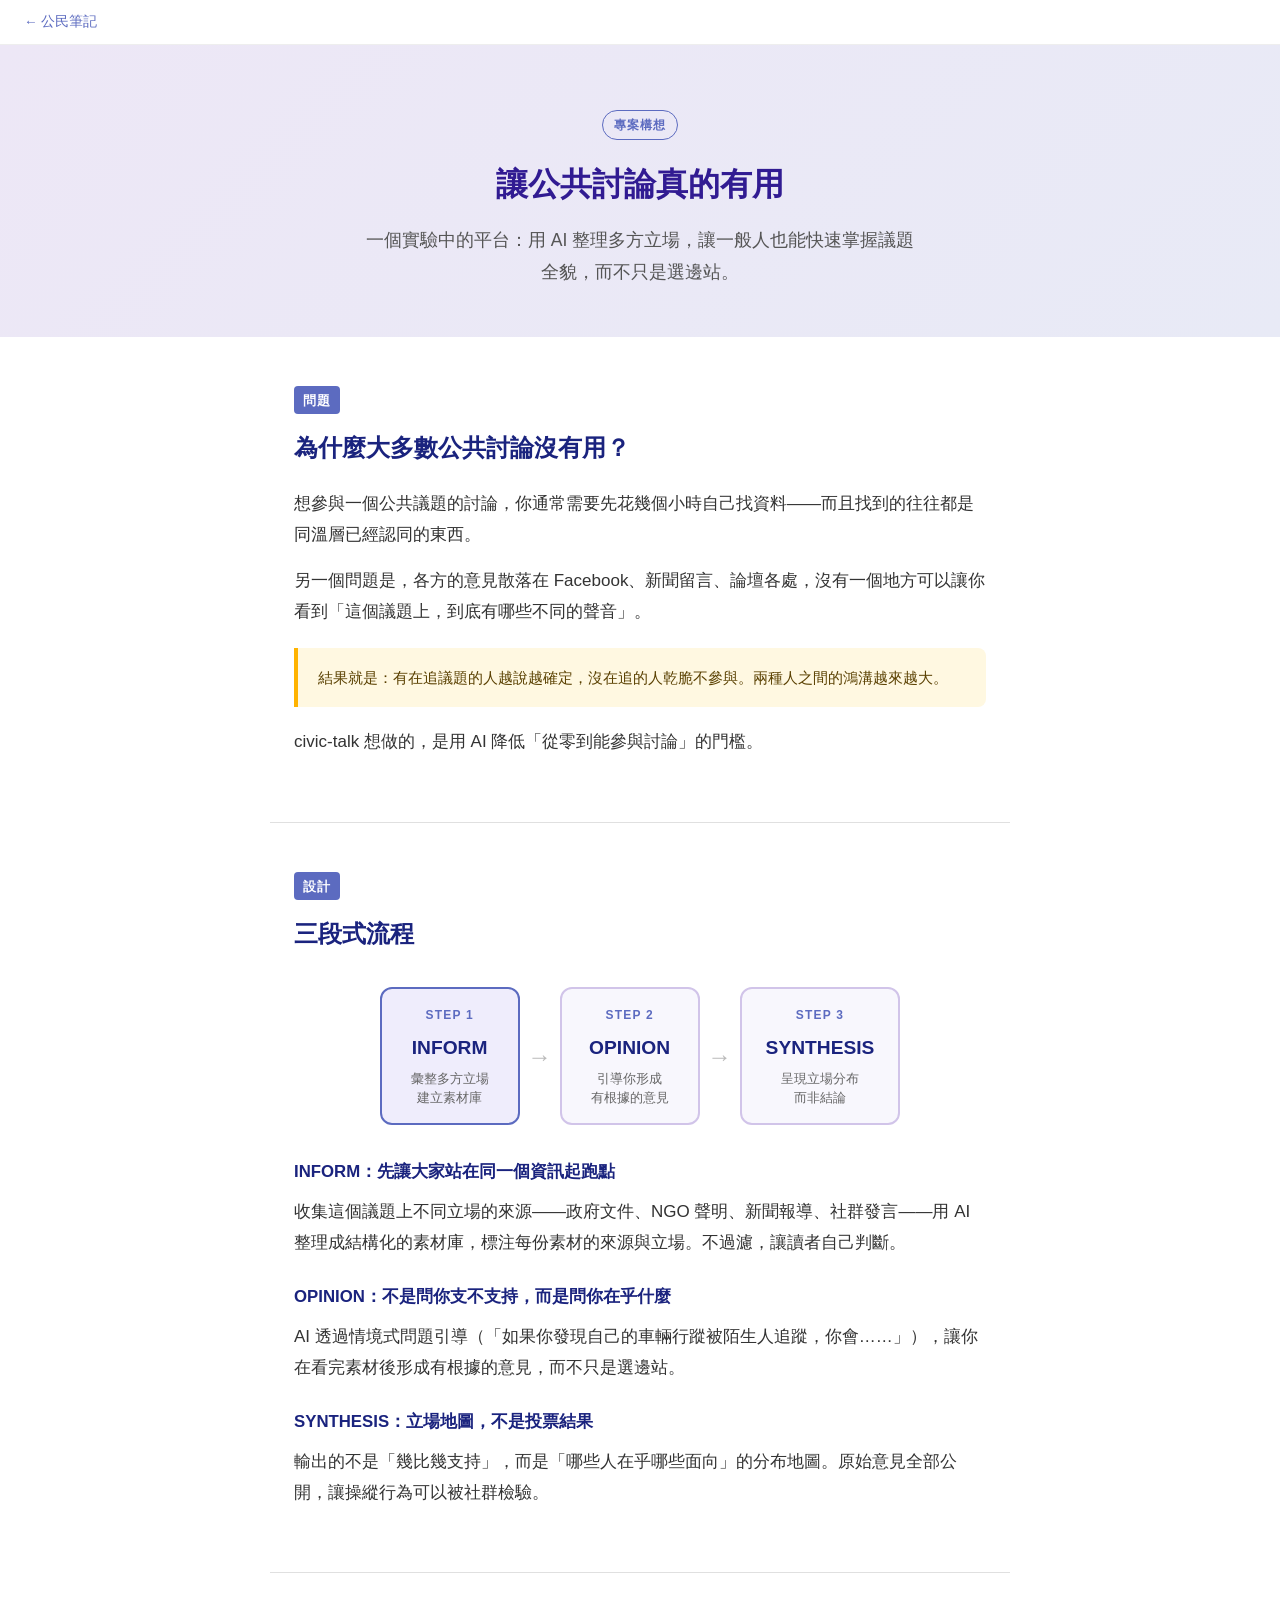
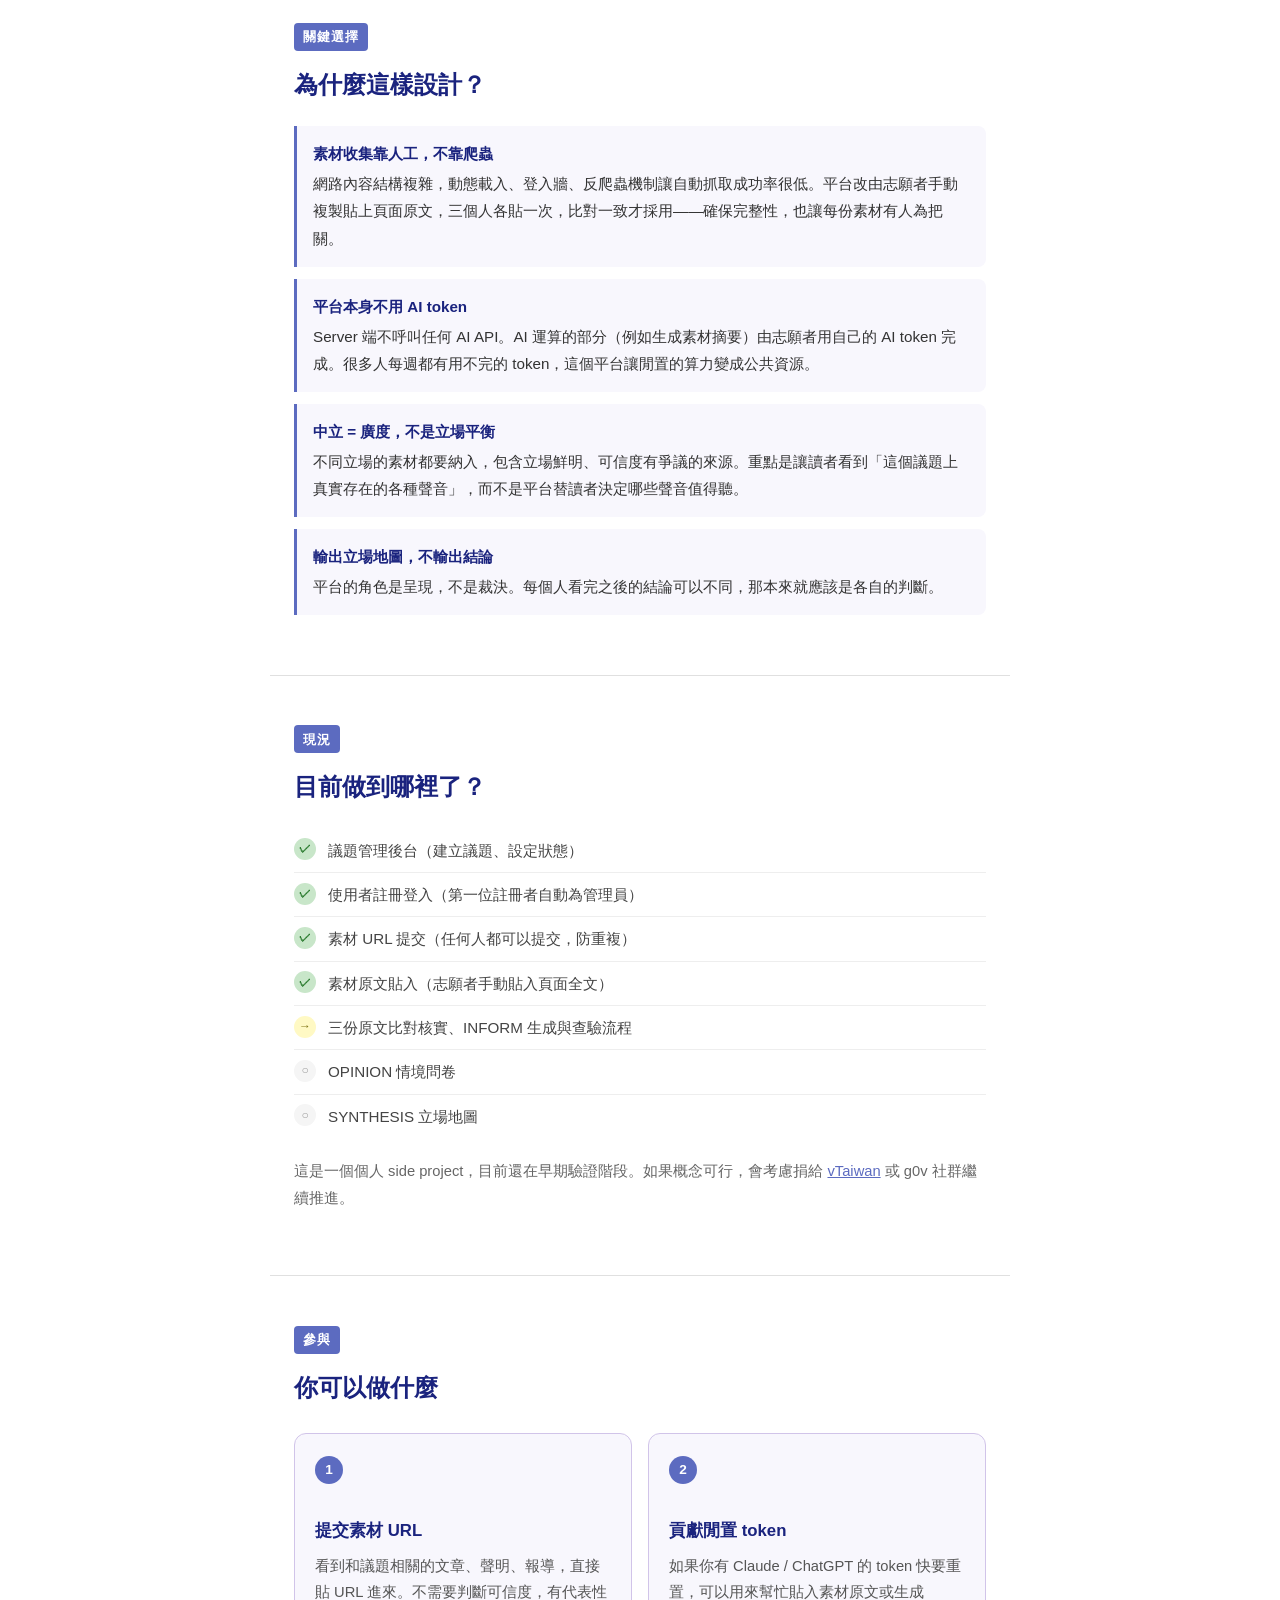
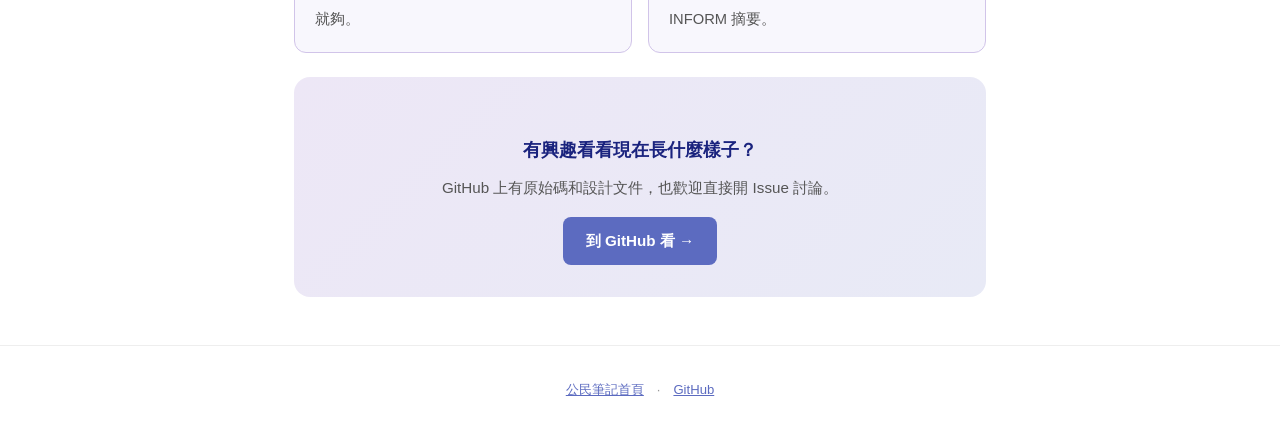
==== civic-talk/index.html @ 64474da1 "Add civic-talk one-pager Introduces the deliberation platform concept: three-stage INFORM → OPINION " ====
<!DOCTYPE html>
<html lang="zh-TW">
<head>
<meta charset="UTF-8">
<meta name="viewport" content="width=device-width, initial-scale=1.0">
<title>civic-talk：用 AI 降低審議民主的成本</title>
<meta name="description" content="一個實驗中的公民審議平台：讓一般人也能在 15 分鐘內真正參與公共議題討論，而不只是選邊站。">
<link rel="stylesheet" href="../style.css">
<style>
  :root {
    --color-primary: #5c6bc0;
    --color-primary-dark: #3949ab;
    --color-heading: #1a237e;
    --color-hero-from: #ede7f6;
    --color-hero-to: #e8eaf6;
    --color-hero-title: #311b92;
    --color-card-bg: #f8f7fd;
    --color-card-border: #d1c4e9;
    --color-prompt-bg: #f5f5f5;
    --color-highlight-bg: #fff8e1;
    --color-highlight-border: #ffb300;
    --color-highlight-text: #5a4000;
  }

  .flow-diagram {
    display: flex;
    align-items: center;
    justify-content: center;
    gap: 0;
    margin: 2rem 0;
    flex-wrap: wrap;
  }
  .flow-step {
    background: var(--color-card-bg);
    border: 2px solid var(--color-card-border);
    border-radius: 12px;
    padding: 1rem 1.5rem;
    text-align: center;
    min-width: 140px;
  }
  .flow-step .step-num {
    font-size: 0.75rem;
    font-weight: 700;
    letter-spacing: 0.1em;
    color: var(--color-primary);
    margin-bottom: 0.25rem;
  }
  .flow-step .step-name {
    font-size: 1.2rem;
    font-weight: 800;
    color: var(--color-heading);
  }
  .flow-step .step-desc {
    font-size: 0.82rem;
    color: #666;
    margin-top: 0.3rem;
    line-height: 1.4;
  }
  .flow-arrow {
    font-size: 1.5rem;
    color: #bbb;
    padding: 0 0.5rem;
  }
  .step-highlight {
    border-color: var(--color-primary);
    background: #efedfc;
  }

  .principle-list {
    list-style: none;
    margin-top: 1rem;
  }
  .principle-list li {
    padding: 0.9rem 1rem;
    border-left: 3px solid var(--color-primary);
    margin-bottom: 0.75rem;
    background: var(--color-card-bg);
    border-radius: 0 8px 8px 0;
    font-size: 0.95rem;
    color: #333;
  }
  .principle-list li strong {
    color: var(--color-heading);
    display: block;
    margin-bottom: 0.15rem;
  }

  .status-list {
    list-style: none;
    margin-top: 1rem;
  }
  .status-list li {
    padding: 0.5rem 0;
    display: flex;
    align-items: flex-start;
    gap: 0.75rem;
    font-size: 0.95rem;
    color: #444;
    border-bottom: 1px solid #eee;
  }
  .status-list li:last-child { border-bottom: none; }
  .status-icon {
    flex-shrink: 0;
    width: 22px;
    height: 22px;
    border-radius: 50%;
    display: flex;
    align-items: center;
    justify-content: center;
    font-size: 0.75rem;
    font-weight: 700;
    margin-top: 0.1rem;
  }
  .done { background: #c8e6c9; color: #2e7d32; }
  .next { background: #fff9c4; color: #827717; }
  .todo { background: #f5f5f5; color: #999; }

  .cta-box {
    background: linear-gradient(135deg, #ede7f6 0%, #e8eaf6 100%);
    border-radius: 16px;
    padding: 2rem;
    text-align: center;
    margin-top: 1.5rem;
  }
  .cta-box h3 {
    font-size: 1.15rem;
    font-weight: 700;
    color: var(--color-heading);
    margin-bottom: 0.5rem;
  }
  .cta-box p {
    font-size: 0.95rem;
    color: #555;
    margin-bottom: 1rem;
  }
  .btn-primary {
    display: inline-block;
    background: var(--color-primary);
    color: #fff;
    text-decoration: none;
    padding: 0.65em 1.5em;
    border-radius: 8px;
    font-weight: 700;
    font-size: 0.95rem;
    transition: background 0.2s;
  }
  .btn-primary:hover { background: var(--color-primary-dark); }

  @media (max-width: 600px) {
    .flow-diagram { flex-direction: column; }
    .flow-arrow { transform: rotate(90deg); }
  }
</style>
</head>
<body>

<nav class="site-nav">
  <a href="../">← 公民筆記</a>
</nav>

<div class="hero">
  <span class="topic-label">專案構想</span>
  <h1>讓公共討論真的有用</h1>
  <p class="subtitle">一個實驗中的平台：用 AI 整理多方立場，讓一般人也能快速掌握議題全貌，而不只是選邊站。</p>
</div>

<section>
  <span class="section-label">問題</span>
  <h2>為什麼大多數公共討論沒有用？</h2>

  <p>想參與一個公共議題的討論，你通常需要先花幾個小時自己找資料——而且找到的往往都是同溫層已經認同的東西。</p>

  <p>另一個問題是，各方的意見散落在 Facebook、新聞留言、論壇各處，沒有一個地方可以讓你看到「這個議題上，到底有哪些不同的聲音」。</p>

  <div class="highlight-box">
    結果就是：有在追議題的人越說越確定，沒在追的人乾脆不參與。兩種人之間的鴻溝越來越大。
  </div>

  <p>civic-talk 想做的，是用 AI 降低「從零到能參與討論」的門檻。</p>
</section>

<hr class="divider">

<section>
  <span class="section-label">設計</span>
  <h2>三段式流程</h2>

  <div class="flow-diagram">
    <div class="flow-step step-highlight">
      <div class="step-num">STEP 1</div>
      <div class="step-name">INFORM</div>
      <div class="step-desc">彙整多方立場<br>建立素材庫</div>
    </div>
    <div class="flow-arrow">→</div>
    <div class="flow-step">
      <div class="step-num">STEP 2</div>
      <div class="step-name">OPINION</div>
      <div class="step-desc">引導你形成<br>有根據的意見</div>
    </div>
    <div class="flow-arrow">→</div>
    <div class="flow-step">
      <div class="step-num">STEP 3</div>
      <div class="step-name">SYNTHESIS</div>
      <div class="step-desc">呈現立場分布<br>而非結論</div>
    </div>
  </div>

  <h3>INFORM：先讓大家站在同一個資訊起跑點</h3>
  <p>收集這個議題上不同立場的來源——政府文件、NGO 聲明、新聞報導、社群發言——用 AI 整理成結構化的素材庫，標注每份素材的來源與立場。不過濾，讓讀者自己判斷。</p>

  <h3>OPINION：不是問你支不支持，而是問你在乎什麼</h3>
  <p>AI 透過情境式問題引導（「如果你發現自己的車輛行蹤被陌生人追蹤，你會……」），讓你在看完素材後形成有根據的意見，而不只是選邊站。</p>

  <h3>SYNTHESIS：立場地圖，不是投票結果</h3>
  <p>輸出的不是「幾比幾支持」，而是「哪些人在乎哪些面向」的分布地圖。原始意見全部公開，讓操縱行為可以被社群檢驗。</p>
</section>

<hr class="divider">

<section>
  <span class="section-label">關鍵選擇</span>
  <h2>為什麼這樣設計？</h2>

  <ul class="principle-list">
    <li>
      <strong>素材收集靠人工，不靠爬蟲</strong>
      網路內容結構複雜，動態載入、登入牆、反爬蟲機制讓自動抓取成功率很低。平台改由志願者手動複製貼上頁面原文，三個人各貼一次，比對一致才採用——確保完整性，也讓每份素材有人為把關。
    </li>
    <li>
      <strong>平台本身不用 AI token</strong>
      Server 端不呼叫任何 AI API。AI 運算的部分（例如生成素材摘要）由志願者用自己的 AI token 完成。很多人每週都有用不完的 token，這個平台讓閒置的算力變成公共資源。
    </li>
    <li>
      <strong>中立 = 廣度，不是立場平衡</strong>
      不同立場的素材都要納入，包含立場鮮明、可信度有爭議的來源。重點是讓讀者看到「這個議題上真實存在的各種聲音」，而不是平台替讀者決定哪些聲音值得聽。
    </li>
    <li>
      <strong>輸出立場地圖，不輸出結論</strong>
      平台的角色是呈現，不是裁決。每個人看完之後的結論可以不同，那本來就應該是各自的判斷。
    </li>
  </ul>
</section>

<hr class="divider">

<section>
  <span class="section-label">現況</span>
  <h2>目前做到哪裡了？</h2>

  <ul class="status-list">
    <li>
      <span class="status-icon done">✓</span>
      <span>議題管理後台（建立議題、設定狀態）</span>
    </li>
    <li>
      <span class="status-icon done">✓</span>
      <span>使用者註冊登入（第一位註冊者自動為管理員）</span>
    </li>
    <li>
      <span class="status-icon done">✓</span>
      <span>素材 URL 提交（任何人都可以提交，防重複）</span>
    </li>
    <li>
      <span class="status-icon done">✓</span>
      <span>素材原文貼入（志願者手動貼入頁面全文）</span>
    </li>
    <li>
      <span class="status-icon next">→</span>
      <span>三份原文比對核實、INFORM 生成與查驗流程</span>
    </li>
    <li>
      <span class="status-icon todo">○</span>
      <span>OPINION 情境問卷</span>
    </li>
    <li>
      <span class="status-icon todo">○</span>
      <span>SYNTHESIS 立場地圖</span>
    </li>
  </ul>

  <p style="margin-top:1.25rem; font-size:0.92rem; color:#666;">這是一個個人 side project，目前還在早期驗證階段。如果概念可行，會考慮捐給 <a href="https://vtaiwan.tw" style="color:var(--color-primary)">vTaiwan</a> 或 g0v 社群繼續推進。</p>
</section>

<hr class="divider">

<section>
  <span class="section-label">參與</span>
  <h2>你可以做什麼</h2>

  <div class="cards">
    <div class="card">
      <div class="card-num">1</div>
      <h3>提交素材 URL</h3>
      <p>看到和議題相關的文章、聲明、報導，直接貼 URL 進來。不需要判斷可信度，有代表性就夠。</p>
    </div>
    <div class="card">
      <div class="card-num">2</div>
      <h3>貢獻閒置 token</h3>
      <p>如果你有 Claude / ChatGPT 的 token 快要重置，可以用來幫忙貼入素材原文或生成 INFORM 摘要。</p>
    </div>
  </div>

  <div class="cta-box">
    <h3>有興趣看看現在長什麼樣子？</h3>
    <p>GitHub 上有原始碼和設計文件，也歡迎直接開 Issue 討論。</p>
    <a href="https://github.com/ronnywang/civic-talk" class="btn-primary">到 GitHub 看 →</a>
  </div>
</section>

<footer>
  <a href="../">公民筆記首頁</a>　·　<a href="https://github.com/ronnywang/civic-notes">GitHub</a>
</footer>

</body>
</html>
---- style.css ----
/* ════ civic-notes 共用樣式 ════ */
/* 每個議題頁面可以覆寫以下 CSS 變數來更換主題色 */

:root {
  --color-primary: #2a9d8f;
  --color-primary-dark: #238277;
  --color-heading: #264653;
  --color-hero-from: #e8f5f1;
  --color-hero-to: #e3eef9;
  --color-hero-title: #1a6b5a;
  --color-card-bg: #f7fbfa;
  --color-card-border: #d4e8e2;
  --color-prompt-bg: #f4f8f7;
  --color-highlight-bg: #fdf6ec;
  --color-highlight-border: #e9a820;
  --color-highlight-text: #5a4a20;
}

*, *::before, *::after { box-sizing: border-box; margin: 0; padding: 0; }

body {
  font-family: "Noto Sans TC", "PingFang TC", "Microsoft JhengHei", sans-serif;
  color: #1a1a1a;
  background: #fff;
  line-height: 1.8;
  font-size: 17px;
}

/* ── Site Nav ── */
.site-nav {
  background: #fff;
  border-bottom: 1px solid #eee;
  padding: 0.6rem 1.5rem;
  font-size: 0.85rem;
}
.site-nav a {
  color: var(--color-primary);
  text-decoration: none;
}
.site-nav a:hover { text-decoration: underline; }

/* ── Hero ── */
.hero {
  text-align: center;
  padding: 4rem 1.5rem 3rem;
  background: linear-gradient(135deg, var(--color-hero-from) 0%, var(--color-hero-to) 100%);
}
.hero h1 {
  font-size: 2rem;
  font-weight: 800;
  color: var(--color-hero-title);
  margin-bottom: 0.75rem;
}
.hero .subtitle {
  font-size: 1.1rem;
  color: #555;
  max-width: 560px;
  margin: 0 auto;
}
.hero .topic-label {
  display: inline-block;
  font-size: 0.78rem;
  font-weight: 700;
  letter-spacing: 0.08em;
  color: var(--color-primary);
  border: 1.5px solid var(--color-primary);
  border-radius: 20px;
  padding: 0.2em 0.9em;
  margin-bottom: 1rem;
}

/* ── Sections ── */
section {
  max-width: 740px;
  margin: 0 auto;
  padding: 3rem 1.5rem;
}
.section-label {
  display: inline-block;
  font-size: 0.8rem;
  font-weight: 700;
  letter-spacing: 0.08em;
  color: #fff;
  background: var(--color-primary);
  border-radius: 4px;
  padding: 0.2em 0.7em;
  margin-bottom: 0.75rem;
}
.section-label.opinion {
  background: #888;
}
section h2 {
  font-size: 1.5rem;
  font-weight: 700;
  color: var(--color-heading);
  margin-bottom: 1.25rem;
}
section p {
  margin-bottom: 1rem;
  color: #333;
}
section h3 {
  font-size: 1.05rem;
  font-weight: 700;
  color: var(--color-heading);
  margin: 1.5rem 0 0.6rem;
}

/* ── Divider ── */
.divider {
  max-width: 740px;
  margin: 0 auto;
  border: none;
  border-top: 1px solid #e0e0e0;
}

/* ── Highlight box ── */
.highlight-box {
  background: var(--color-highlight-bg);
  border-left: 4px solid var(--color-highlight-border);
  padding: 1rem 1.25rem;
  border-radius: 0 8px 8px 0;
  margin: 1.25rem 0;
  font-size: 0.95rem;
  color: var(--color-highlight-text);
}

/* ── Opinion box ── */
.opinion-box {
  background: #f5f5f5;
  border-left: 4px solid #888;
  padding: 1rem 1.25rem;
  border-radius: 0 8px 8px 0;
  margin: 1.25rem 0;
  font-size: 0.95rem;
  color: #444;
}
.opinion-box .label {
  font-size: 0.75rem;
  font-weight: 700;
  letter-spacing: 0.05em;
  color: #888;
  margin-bottom: 0.4rem;
}

/* ── Cards ── */
.cards {
  display: grid;
  grid-template-columns: 1fr 1fr;
  gap: 1rem;
  margin-top: 1.5rem;
}
.card {
  background: var(--color-card-bg);
  border: 1px solid var(--color-card-border);
  border-radius: 12px;
  padding: 1.25rem;
}
.card .card-num {
  display: inline-block;
  width: 28px; height: 28px;
  line-height: 28px;
  text-align: center;
  background: var(--color-primary);
  color: #fff;
  border-radius: 50%;
  font-size: 0.85rem;
  font-weight: 700;
  margin-bottom: 0.5rem;
}
.card h3 {
  font-size: 1.05rem;
  font-weight: 700;
  color: var(--color-heading);
  margin-bottom: 0.4rem;
}
.card p {
  font-size: 0.92rem;
  color: #555;
  margin-bottom: 0;
}

/* ── Accordion ── */
.qa-list { margin-top: 1rem; }
details {
  border: 1px solid #e0e0e0;
  border-radius: 8px;
  margin-bottom: 0.75rem;
  overflow: hidden;
}
details[open] { border-color: var(--color-primary); }
summary {
  cursor: pointer;
  padding: 1rem 1.25rem;
  font-weight: 600;
  color: var(--color-heading);
  list-style: none;
  display: flex;
  align-items: center;
  justify-content: space-between;
  user-select: none;
}
summary::-webkit-details-marker { display: none; }
summary::after {
  content: "+";
  font-size: 1.3rem;
  color: var(--color-primary);
  transition: transform 0.2s;
  flex-shrink: 0;
  margin-left: 1rem;
}
details[open] summary::after { content: "−"; }
.qa-answer {
  padding: 0 1.25rem 1.25rem;
  color: #444;
  font-size: 0.95rem;
}
.qa-answer p { margin-bottom: 0.75rem; }
.qa-answer p:last-child { margin-bottom: 0; }

/* ── Prompt box ── */
.prompt-section { background: var(--color-prompt-bg); }
.prompt-box {
  position: relative;
  background: #1a1a2e;
  color: #e0e0e0;
  border-radius: 10px;
  padding: 1.25rem;
  padding-top: 3rem;
  margin-top: 1.25rem;
  font-family: "SF Mono", "Fira Code", "Consolas", monospace;
  font-size: 0.82rem;
  line-height: 1.7;
  white-space: pre-wrap;
  word-break: break-word;
  max-height: 400px;
  overflow-y: auto;
}
.copy-btn {
  position: absolute;
  top: 0.75rem;
  right: 0.75rem;
  background: var(--color-primary);
  color: #fff;
  border: none;
  border-radius: 6px;
  padding: 0.4em 0.9em;
  font-size: 0.85rem;
  cursor: pointer;
  font-family: inherit;
  transition: background 0.2s;
}
.copy-btn:hover { background: var(--color-primary-dark); }
.copy-btn.copied { background: #555; }
.prompt-intro { font-size: 0.95rem; color: #555; }

/* ── Footer ── */
footer {
  text-align: center;
  padding: 2rem 1.5rem;
  font-size: 0.82rem;
  color: #999;
  border-top: 1px solid #eee;
}
footer a { color: var(--color-primary); }

/* ── Index page ── */
.index-hero {
  text-align: center;
  padding: 4rem 1.5rem 3rem;
  background: linear-gradient(135deg, #f0f4ff 0%, #e8f5f1 100%);
}
.index-hero h1 {
  font-size: 2rem;
  font-weight: 800;
  color: #1a3a5c;
  margin-bottom: 0.75rem;
}
.index-hero p {
  font-size: 1.05rem;
  color: #555;
  max-width: 540px;
  margin: 0 auto;
}
.topic-grid {
  max-width: 740px;
  margin: 0 auto;
  padding: 3rem 1.5rem;
  display: grid;
  grid-template-columns: 1fr 1fr;
  gap: 1.25rem;
}
.topic-card {
  background: #fff;
  border: 1px solid #e0e0e0;
  border-radius: 14px;
  padding: 1.5rem;
  text-decoration: none;
  color: inherit;
  transition: box-shadow 0.2s, border-color 0.2s;
  display: block;
}
.topic-card:hover {
  box-shadow: 0 4px 16px rgba(0,0,0,0.08);
  border-color: #bbb;
}
.topic-card .topic-dot {
  width: 12px; height: 12px;
  border-radius: 50%;
  margin-bottom: 0.75rem;
}
.topic-card h2 {
  font-size: 1.1rem;
  font-weight: 700;
  color: #1a1a1a;
  margin-bottom: 0.4rem;
}
.topic-card p {
  font-size: 0.88rem;
  color: #666;
  line-height: 1.6;
}

/* ── Responsive ── */
@media (max-width: 600px) {
  .hero h1 { font-size: 1.5rem; }
  .cards { grid-template-columns: 1fr; }
  section { padding: 2rem 1.25rem; }
  .topic-grid { grid-template-columns: 1fr; padding: 2rem 1.25rem; }
}
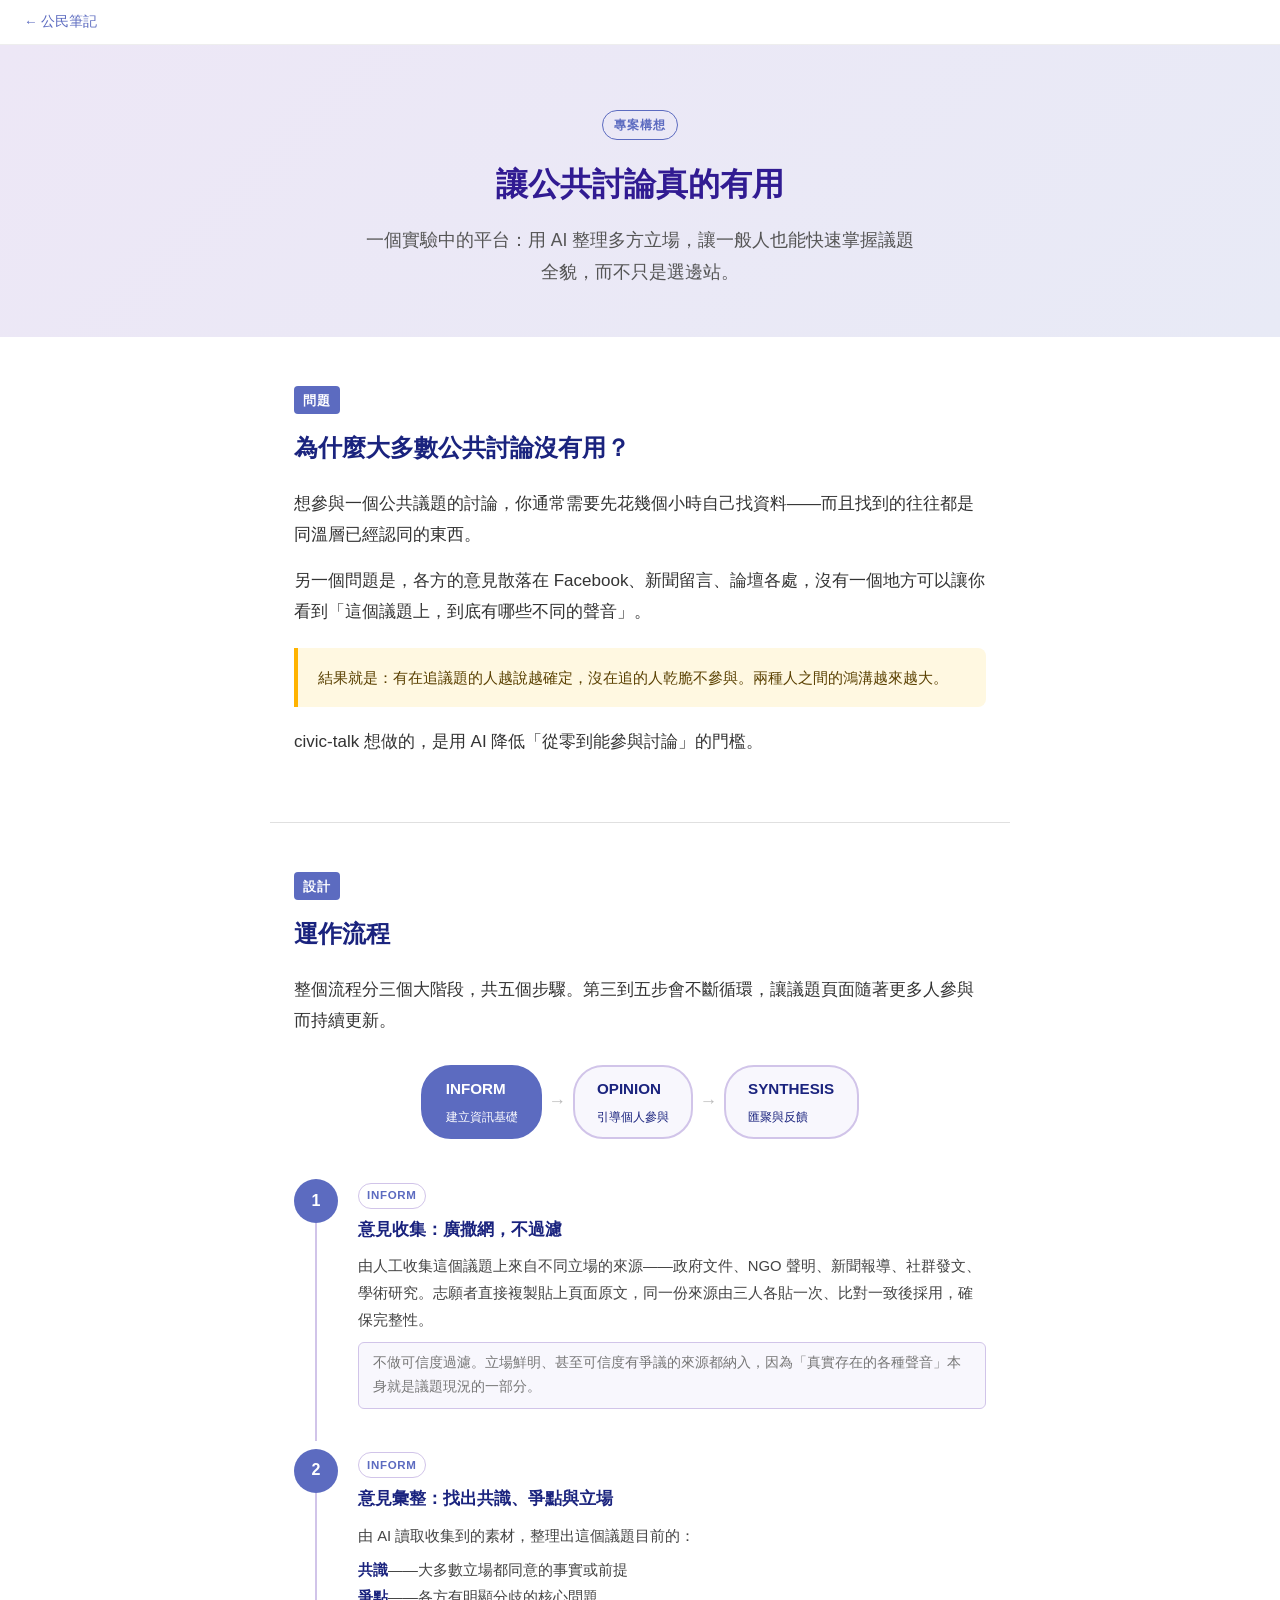
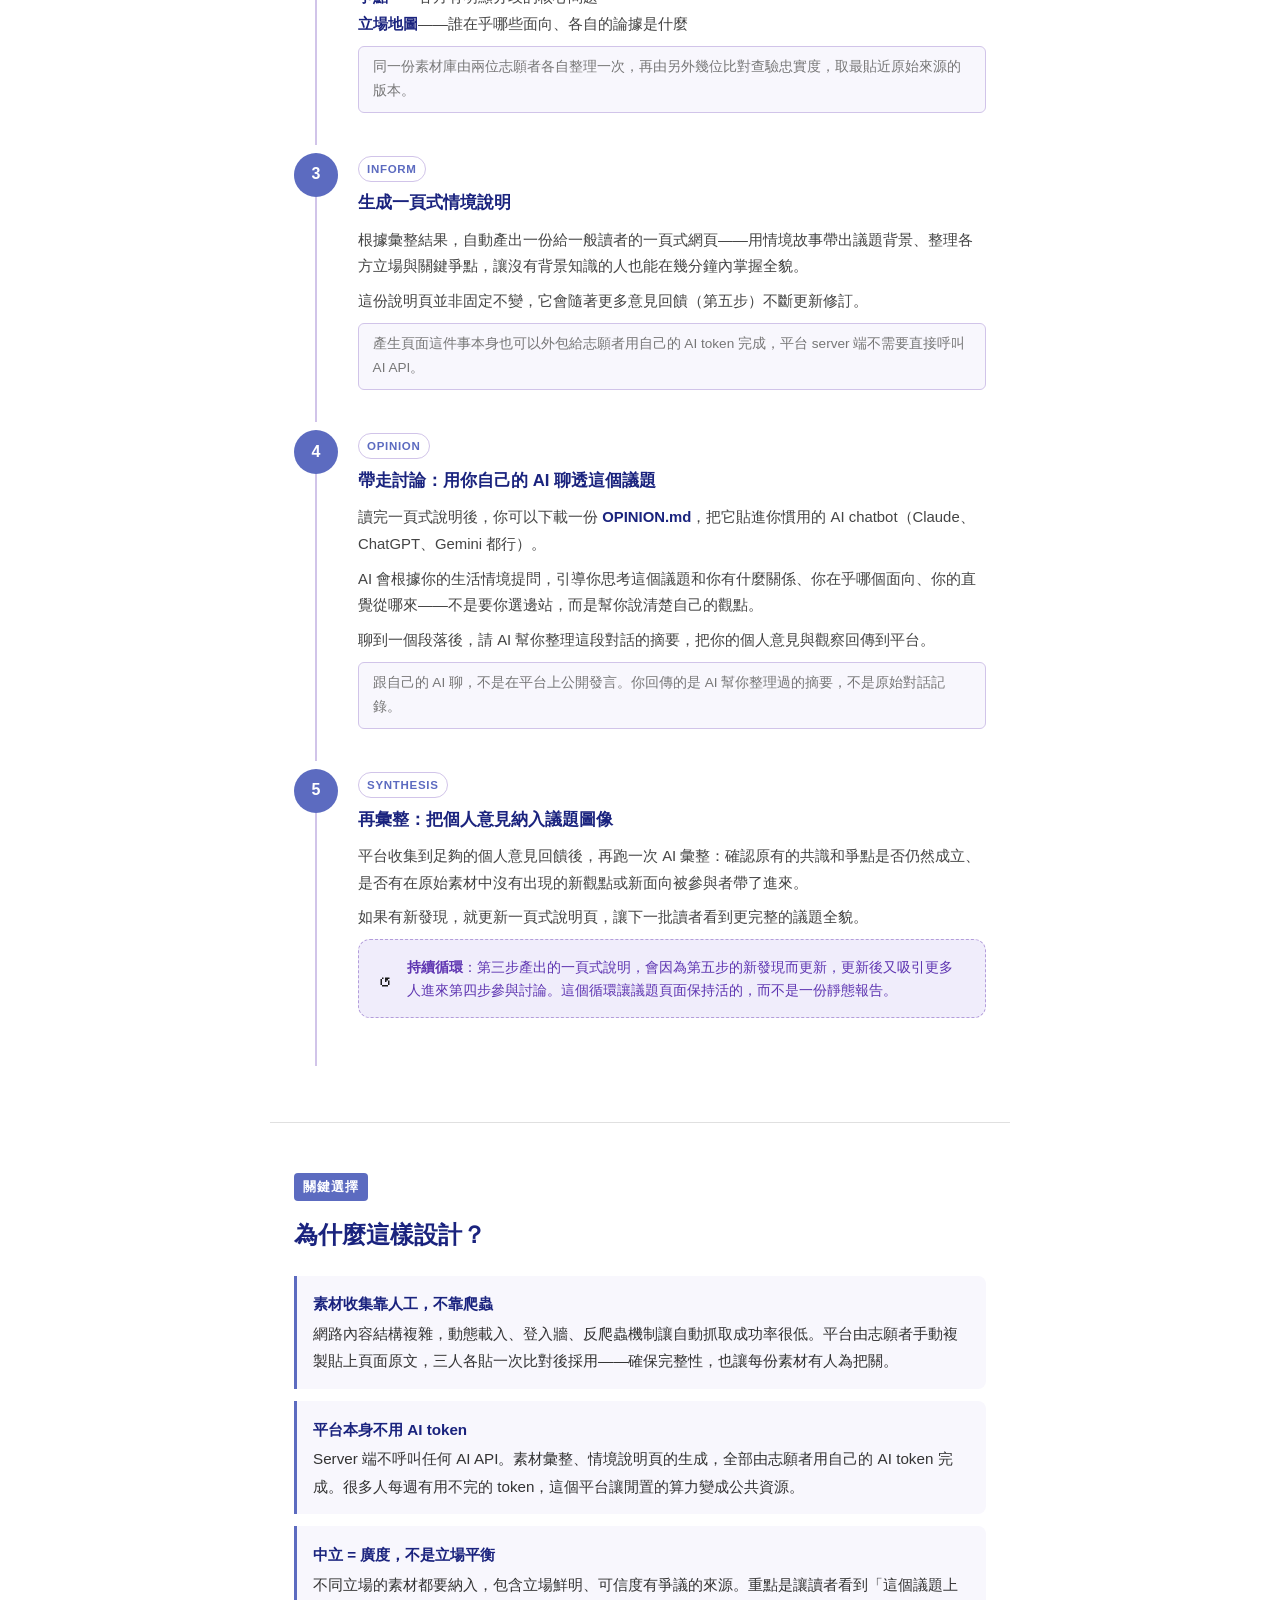
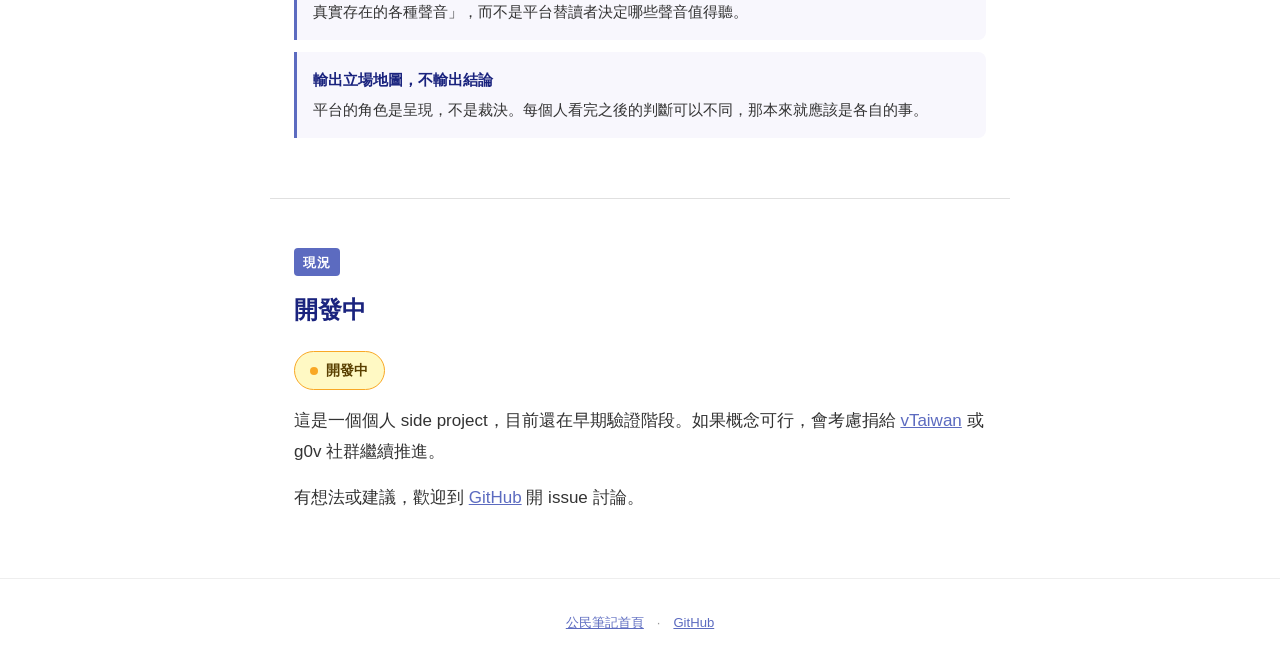
==== commit 1701ecf4: "civic-talk: expand flow to 5 steps, remove participation CTA - Replace 3-stage overview with detaile" ====
--- a/civic-talk/index.html
+++ b/civic-talk/index.html
@@ -22,50 +22,135 @@
     --color-highlight-text: #5a4000;
   }
 
-  .flow-diagram {
+  /* ── Overview flow ── */
+  .flow-overview {
     display: flex;
     align-items: center;
     justify-content: center;
     gap: 0;
-    margin: 2rem 0;
+    margin: 1.75rem 0 2.5rem;
     flex-wrap: wrap;
   }
-  .flow-step {
+  .flow-pill {
     background: var(--color-card-bg);
     border: 2px solid var(--color-card-border);
+    border-radius: 30px;
+    padding: 0.5rem 1.4rem;
+    font-size: 0.95rem;
+    font-weight: 700;
+    color: var(--color-heading);
+  }
+  .flow-pill.active {
+    background: var(--color-primary);
+    border-color: var(--color-primary);
+    color: #fff;
+  }
+  .flow-arrow-sm {
+    font-size: 1.1rem;
+    color: #bbb;
+    padding: 0 0.4rem;
+  }
+
+  /* ── Detailed steps ── */
+  .steps {
+    margin-top: 0.5rem;
+    position: relative;
+  }
+  .step {
+    display: flex;
+    gap: 1.25rem;
+    margin-bottom: 0.5rem;
+    position: relative;
+  }
+  .step-left {
+    display: flex;
+    flex-direction: column;
+    align-items: center;
+    flex-shrink: 0;
+    width: 44px;
+  }
+  .step-circle {
+    width: 44px;
+    height: 44px;
+    border-radius: 50%;
+    background: var(--color-primary);
+    color: #fff;
+    font-size: 1rem;
+    font-weight: 800;
+    display: flex;
+    align-items: center;
+    justify-content: center;
+    flex-shrink: 0;
+    position: relative;
+    z-index: 1;
+  }
+  .step-line {
+    width: 2px;
+    flex: 1;
+    background: #d1c4e9;
+    min-height: 1.5rem;
+  }
+  .step-body {
+    padding-bottom: 2rem;
+    flex: 1;
+    min-width: 0;
+  }
+  .step-tag {
+    display: inline-block;
+    font-size: 0.72rem;
+    font-weight: 700;
+    letter-spacing: 0.06em;
+    color: var(--color-primary);
+    border: 1.5px solid var(--color-card-border);
+    border-radius: 20px;
+    padding: 0.15em 0.7em;
+    margin-bottom: 0.4rem;
+  }
+  .step-body h3 {
+    font-size: 1.05rem;
+    font-weight: 700;
+    color: var(--color-heading);
+    margin: 0 0 0.5rem;
+  }
+  .step-body p {
+    font-size: 0.93rem;
+    color: #444;
+    margin-bottom: 0.5rem;
+  }
+  .step-note {
+    font-size: 0.85rem;
+    color: #777;
+    background: var(--color-card-bg);
+    border-radius: 6px;
+    padding: 0.5rem 0.85rem;
+    margin-top: 0.4rem;
+    border: 1px solid var(--color-card-border);
+  }
+
+  /* Loop indicator */
+  .loop-box {
+    display: flex;
+    align-items: flex-start;
+    gap: 1rem;
+    background: #f0edfb;
+    border: 1.5px dashed #b39ddb;
     border-radius: 12px;
-    padding: 1rem 1.5rem;
-    text-align: center;
-    min-width: 140px;
-  }
-  .flow-step .step-num {
-    font-size: 0.75rem;
-    font-weight: 700;
-    letter-spacing: 0.1em;
-    color: var(--color-primary);
-    margin-bottom: 0.25rem;
-  }
-  .flow-step .step-name {
-    font-size: 1.2rem;
-    font-weight: 800;
-    color: var(--color-heading);
-  }
-  .flow-step .step-desc {
-    font-size: 0.82rem;
-    color: #666;
-    margin-top: 0.3rem;
-    line-height: 1.4;
-  }
-  .flow-arrow {
+    padding: 1rem 1.25rem;
+    margin: 0.5rem 0 1rem;
+  }
+  .loop-icon {
     font-size: 1.5rem;
-    color: #bbb;
-    padding: 0 0.5rem;
-  }
-  .step-highlight {
-    border-color: var(--color-primary);
-    background: #efedfc;
-  }
-
+    flex-shrink: 0;
+    margin-top: 0.1rem;
+  }
+  .loop-box p {
+    font-size: 0.88rem;
+    color: #5e35b1;
+    margin: 0;
+    line-height: 1.6;
+  }
+
+  /* ── Principles ── */
   .principle-list {
     list-style: none;
     margin-top: 1rem;
@@ -85,70 +170,30 @@
     margin-bottom: 0.15rem;
   }
 
-  .status-list {
-    list-style: none;
-    margin-top: 1rem;
-  }
-  .status-list li {
-    padding: 0.5rem 0;
-    display: flex;
-    align-items: flex-start;
-    gap: 0.75rem;
-    font-size: 0.95rem;
-    color: #444;
-    border-bottom: 1px solid #eee;
-  }
-  .status-list li:last-child { border-bottom: none; }
-  .status-icon {
-    flex-shrink: 0;
-    width: 22px;
-    height: 22px;
+  /* ── Status badge ── */
+  .status-badge {
+    display: inline-flex;
+    align-items: center;
+    gap: 0.5rem;
+    background: #fff9c4;
+    border: 1.5px solid #f9a825;
+    border-radius: 20px;
+    padding: 0.4em 1.1em;
+    font-size: 0.88rem;
+    font-weight: 700;
+    color: #5a4000;
+    margin-bottom: 1rem;
+  }
+  .status-badge::before {
+    content: "";
+    width: 8px; height: 8px;
     border-radius: 50%;
-    display: flex;
-    align-items: center;
-    justify-content: center;
-    font-size: 0.75rem;
-    font-weight: 700;
-    margin-top: 0.1rem;
-  }
-  .done { background: #c8e6c9; color: #2e7d32; }
-  .next { background: #fff9c4; color: #827717; }
-  .todo { background: #f5f5f5; color: #999; }
-
-  .cta-box {
-    background: linear-gradient(135deg, #ede7f6 0%, #e8eaf6 100%);
-    border-radius: 16px;
-    padding: 2rem;
-    text-align: center;
-    margin-top: 1.5rem;
-  }
-  .cta-box h3 {
-    font-size: 1.15rem;
-    font-weight: 700;
-    color: var(--color-heading);
-    margin-bottom: 0.5rem;
-  }
-  .cta-box p {
-    font-size: 0.95rem;
-    color: #555;
-    margin-bottom: 1rem;
-  }
-  .btn-primary {
+    background: #f9a825;
     display: inline-block;
-    background: var(--color-primary);
-    color: #fff;
-    text-decoration: none;
-    padding: 0.65em 1.5em;
-    border-radius: 8px;
-    font-weight: 700;
-    font-size: 0.95rem;
-    transition: background 0.2s;
-  }
-  .btn-primary:hover { background: var(--color-primary-dark); }
+  }
 
   @media (max-width: 600px) {
-    .flow-diagram { flex-direction: column; }
-    .flow-arrow { transform: rotate(90deg); }
+    .flow-overview { flex-wrap: wrap; row-gap: 0.5rem; }
   }
 </style>
 </head>
@@ -164,6 +209,7 @@
   <p class="subtitle">一個實驗中的平台：用 AI 整理多方立場，讓一般人也能快速掌握議題全貌，而不只是選邊站。</p>
 </div>
 
+<!-- 問題 -->
 <section>
   <span class="section-label">問題</span>
   <h2>為什麼大多數公共討論沒有用？</h2>
@@ -181,42 +227,107 @@
 
 <hr class="divider">
 
+<!-- 流程 -->
 <section>
   <span class="section-label">設計</span>
-  <h2>三段式流程</h2>
-
-  <div class="flow-diagram">
-    <div class="flow-step step-highlight">
-      <div class="step-num">STEP 1</div>
-      <div class="step-name">INFORM</div>
-      <div class="step-desc">彙整多方立場<br>建立素材庫</div>
-    </div>
-    <div class="flow-arrow">→</div>
-    <div class="flow-step">
-      <div class="step-num">STEP 2</div>
-      <div class="step-name">OPINION</div>
-      <div class="step-desc">引導你形成<br>有根據的意見</div>
-    </div>
-    <div class="flow-arrow">→</div>
-    <div class="flow-step">
-      <div class="step-num">STEP 3</div>
-      <div class="step-name">SYNTHESIS</div>
-      <div class="step-desc">呈現立場分布<br>而非結論</div>
-    </div>
+  <h2>運作流程</h2>
+
+  <p>整個流程分三個大階段，共五個步驟。第三到五步會不斷循環，讓議題頁面隨著更多人參與而持續更新。</p>
+
+  <div class="flow-overview">
+    <div class="flow-pill active">INFORM<br><span style="font-size:0.72rem;font-weight:400;">建立資訊基礎</span></div>
+    <div class="flow-arrow-sm">→</div>
+    <div class="flow-pill">OPINION<br><span style="font-size:0.72rem;font-weight:400;">引導個人參與</span></div>
+    <div class="flow-arrow-sm">→</div>
+    <div class="flow-pill">SYNTHESIS<br><span style="font-size:0.72rem;font-weight:400;">匯聚與反饋</span></div>
   </div>
 
-  <h3>INFORM：先讓大家站在同一個資訊起跑點</h3>
-  <p>收集這個議題上不同立場的來源——政府文件、NGO 聲明、新聞報導、社群發言——用 AI 整理成結構化的素材庫，標注每份素材的來源與立場。不過濾，讓讀者自己判斷。</p>
-
-  <h3>OPINION：不是問你支不支持，而是問你在乎什麼</h3>
-  <p>AI 透過情境式問題引導（「如果你發現自己的車輛行蹤被陌生人追蹤，你會……」），讓你在看完素材後形成有根據的意見，而不只是選邊站。</p>
-
-  <h3>SYNTHESIS：立場地圖，不是投票結果</h3>
-  <p>輸出的不是「幾比幾支持」，而是「哪些人在乎哪些面向」的分布地圖。原始意見全部公開，讓操縱行為可以被社群檢驗。</p>
+  <div class="steps">
+
+    <div class="step">
+      <div class="step-left">
+        <div class="step-circle">1</div>
+        <div class="step-line"></div>
+      </div>
+      <div class="step-body">
+        <div class="step-tag">INFORM</div>
+        <h3>意見收集：廣撒網，不過濾</h3>
+        <p>由人工收集這個議題上來自不同立場的來源——政府文件、NGO 聲明、新聞報導、社群發文、學術研究。志願者直接複製貼上頁面原文，同一份來源由三人各貼一次、比對一致後採用，確保完整性。</p>
+        <div class="step-note">不做可信度過濾。立場鮮明、甚至可信度有爭議的來源都納入，因為「真實存在的各種聲音」本身就是議題現況的一部分。</div>
+      </div>
+    </div>
+
+    <div class="step">
+      <div class="step-left">
+        <div class="step-circle">2</div>
+        <div class="step-line"></div>
+      </div>
+      <div class="step-body">
+        <div class="step-tag">INFORM</div>
+        <h3>意見彙整：找出共識、爭點與立場</h3>
+        <p>由 AI 讀取收集到的素材，整理出這個議題目前的：</p>
+        <p>
+          <strong style="color:var(--color-heading)">共識</strong>——大多數立場都同意的事實或前提<br>
+          <strong style="color:var(--color-heading)">爭點</strong>——各方有明顯分歧的核心問題<br>
+          <strong style="color:var(--color-heading)">立場地圖</strong>——誰在乎哪些面向、各自的論據是什麼
+        </p>
+        <div class="step-note">同一份素材庫由兩位志願者各自整理一次，再由另外幾位比對查驗忠實度，取最貼近原始來源的版本。</div>
+      </div>
+    </div>
+
+    <div class="step">
+      <div class="step-left">
+        <div class="step-circle">3</div>
+        <div class="step-line"></div>
+      </div>
+      <div class="step-body">
+        <div class="step-tag">INFORM</div>
+        <h3>生成一頁式情境說明</h3>
+        <p>根據彙整結果，自動產出一份給一般讀者的一頁式網頁——用情境故事帶出議題背景、整理各方立場與關鍵爭點，讓沒有背景知識的人也能在幾分鐘內掌握全貌。</p>
+        <p>這份說明頁並非固定不變，它會隨著更多意見回饋（第五步）不斷更新修訂。</p>
+        <div class="step-note">產生頁面這件事本身也可以外包給志願者用自己的 AI token 完成，平台 server 端不需要直接呼叫 AI API。</div>
+      </div>
+    </div>
+
+    <div class="step">
+      <div class="step-left">
+        <div class="step-circle">4</div>
+        <div class="step-line"></div>
+      </div>
+      <div class="step-body">
+        <div class="step-tag">OPINION</div>
+        <h3>帶走討論：用你自己的 AI 聊透這個議題</h3>
+        <p>讀完一頁式說明後，你可以下載一份 <strong style="color:var(--color-heading)">OPINION.md</strong>，把它貼進你慣用的 AI chatbot（Claude、ChatGPT、Gemini 都行）。</p>
+        <p>AI 會根據你的生活情境提問，引導你思考這個議題和你有什麼關係、你在乎哪個面向、你的直覺從哪來——不是要你選邊站，而是幫你說清楚自己的觀點。</p>
+        <p>聊到一個段落後，請 AI 幫你整理這段對話的摘要，把你的個人意見與觀察回傳到平台。</p>
+        <div class="step-note">跟自己的 AI 聊，不是在平台上公開發言。你回傳的是 AI 幫你整理過的摘要，不是原始對話記錄。</div>
+      </div>
+    </div>
+
+    <div class="step">
+      <div class="step-left">
+        <div class="step-circle">5</div>
+        <div class="step-line"></div>
+      </div>
+      <div class="step-body">
+        <div class="step-tag">SYNTHESIS</div>
+        <h3>再彙整：把個人意見納入議題圖像</h3>
+        <p>平台收集到足夠的個人意見回饋後，再跑一次 AI 彙整：確認原有的共識和爭點是否仍然成立、是否有在原始素材中沒有出現的新觀點或新面向被參與者帶了進來。</p>
+        <p>如果有新發現，就更新一頁式說明頁，讓下一批讀者看到更完整的議題全貌。</p>
+
+        <div class="loop-box">
+          <div class="loop-icon">↺</div>
+          <p><strong>持續循環</strong>：第三步產出的一頁式說明，會因為第五步的新發現而更新，更新後又吸引更多人進來第四步參與討論。這個循環讓議題頁面保持活的，而不是一份靜態報告。</p>
+        </div>
+      </div>
+    </div>
+
+  </div>
 </section>
 
 <hr class="divider">
 
+<!-- 關鍵選擇 -->
 <section>
   <span class="section-label">關鍵選擇</span>
   <h2>為什麼這樣設計？</h2>
@@ -224,11 +335,11 @@
   <ul class="principle-list">
     <li>
       <strong>素材收集靠人工，不靠爬蟲</strong>
-      網路內容結構複雜，動態載入、登入牆、反爬蟲機制讓自動抓取成功率很低。平台改由志願者手動複製貼上頁面原文，三個人各貼一次，比對一致才採用——確保完整性，也讓每份素材有人為把關。
+      網路內容結構複雜，動態載入、登入牆、反爬蟲機制讓自動抓取成功率很低。平台由志願者手動複製貼上頁面原文，三人各貼一次比對後採用——確保完整性，也讓每份素材有人為把關。
     </li>
     <li>
       <strong>平台本身不用 AI token</strong>
-      Server 端不呼叫任何 AI API。AI 運算的部分（例如生成素材摘要）由志願者用自己的 AI token 完成。很多人每週都有用不完的 token，這個平台讓閒置的算力變成公共資源。
+      Server 端不呼叫任何 AI API。素材彙整、情境說明頁的生成，全部由志願者用自己的 AI token 完成。很多人每週有用不完的 token，這個平台讓閒置的算力變成公共資源。
     </li>
     <li>
       <strong>中立 = 廣度，不是立場平衡</strong>
@@ -236,75 +347,23 @@
     </li>
     <li>
       <strong>輸出立場地圖，不輸出結論</strong>
-      平台的角色是呈現，不是裁決。每個人看完之後的結論可以不同，那本來就應該是各自的判斷。
+      平台的角色是呈現，不是裁決。每個人看完之後的判斷可以不同，那本來就應該是各自的事。
     </li>
   </ul>
 </section>
 
 <hr class="divider">
 
+<!-- 現況 -->
 <section>
   <span class="section-label">現況</span>
-  <h2>目前做到哪裡了？</h2>
-
-  <ul class="status-list">
-    <li>
-      <span class="status-icon done">✓</span>
-      <span>議題管理後台（建立議題、設定狀態）</span>
-    </li>
-    <li>
-      <span class="status-icon done">✓</span>
-      <span>使用者註冊登入（第一位註冊者自動為管理員）</span>
-    </li>
-    <li>
-      <span class="status-icon done">✓</span>
-      <span>素材 URL 提交（任何人都可以提交，防重複）</span>
-    </li>
-    <li>
-      <span class="status-icon done">✓</span>
-      <span>素材原文貼入（志願者手動貼入頁面全文）</span>
-    </li>
-    <li>
-      <span class="status-icon next">→</span>
-      <span>三份原文比對核實、INFORM 生成與查驗流程</span>
-    </li>
-    <li>
-      <span class="status-icon todo">○</span>
-      <span>OPINION 情境問卷</span>
-    </li>
-    <li>
-      <span class="status-icon todo">○</span>
-      <span>SYNTHESIS 立場地圖</span>
-    </li>
-  </ul>
-
-  <p style="margin-top:1.25rem; font-size:0.92rem; color:#666;">這是一個個人 side project，目前還在早期驗證階段。如果概念可行，會考慮捐給 <a href="https://vtaiwan.tw" style="color:var(--color-primary)">vTaiwan</a> 或 g0v 社群繼續推進。</p>
-</section>
-
-<hr class="divider">
-
-<section>
-  <span class="section-label">參與</span>
-  <h2>你可以做什麼</h2>
-
-  <div class="cards">
-    <div class="card">
-      <div class="card-num">1</div>
-      <h3>提交素材 URL</h3>
-      <p>看到和議題相關的文章、聲明、報導，直接貼 URL 進來。不需要判斷可信度，有代表性就夠。</p>
-    </div>
-    <div class="card">
-      <div class="card-num">2</div>
-      <h3>貢獻閒置 token</h3>
-      <p>如果你有 Claude / ChatGPT 的 token 快要重置，可以用來幫忙貼入素材原文或生成 INFORM 摘要。</p>
-    </div>
-  </div>
-
-  <div class="cta-box">
-    <h3>有興趣看看現在長什麼樣子？</h3>
-    <p>GitHub 上有原始碼和設計文件，也歡迎直接開 Issue 討論。</p>
-    <a href="https://github.com/ronnywang/civic-talk" class="btn-primary">到 GitHub 看 →</a>
-  </div>
+  <h2>開發中</h2>
+
+  <div class="status-badge">開發中</div>
+
+  <p>這是一個個人 side project，目前還在早期驗證階段。如果概念可行，會考慮捐給 <a href="https://vtaiwan.tw" style="color:var(--color-primary)">vTaiwan</a> 或 g0v 社群繼續推進。</p>
+
+  <p>有想法或建議，歡迎到 <a href="https://github.com/ronnywang/civic-talk" style="color:var(--color-primary)">GitHub</a> 開 issue 討論。</p>
 </section>
 
 <footer>
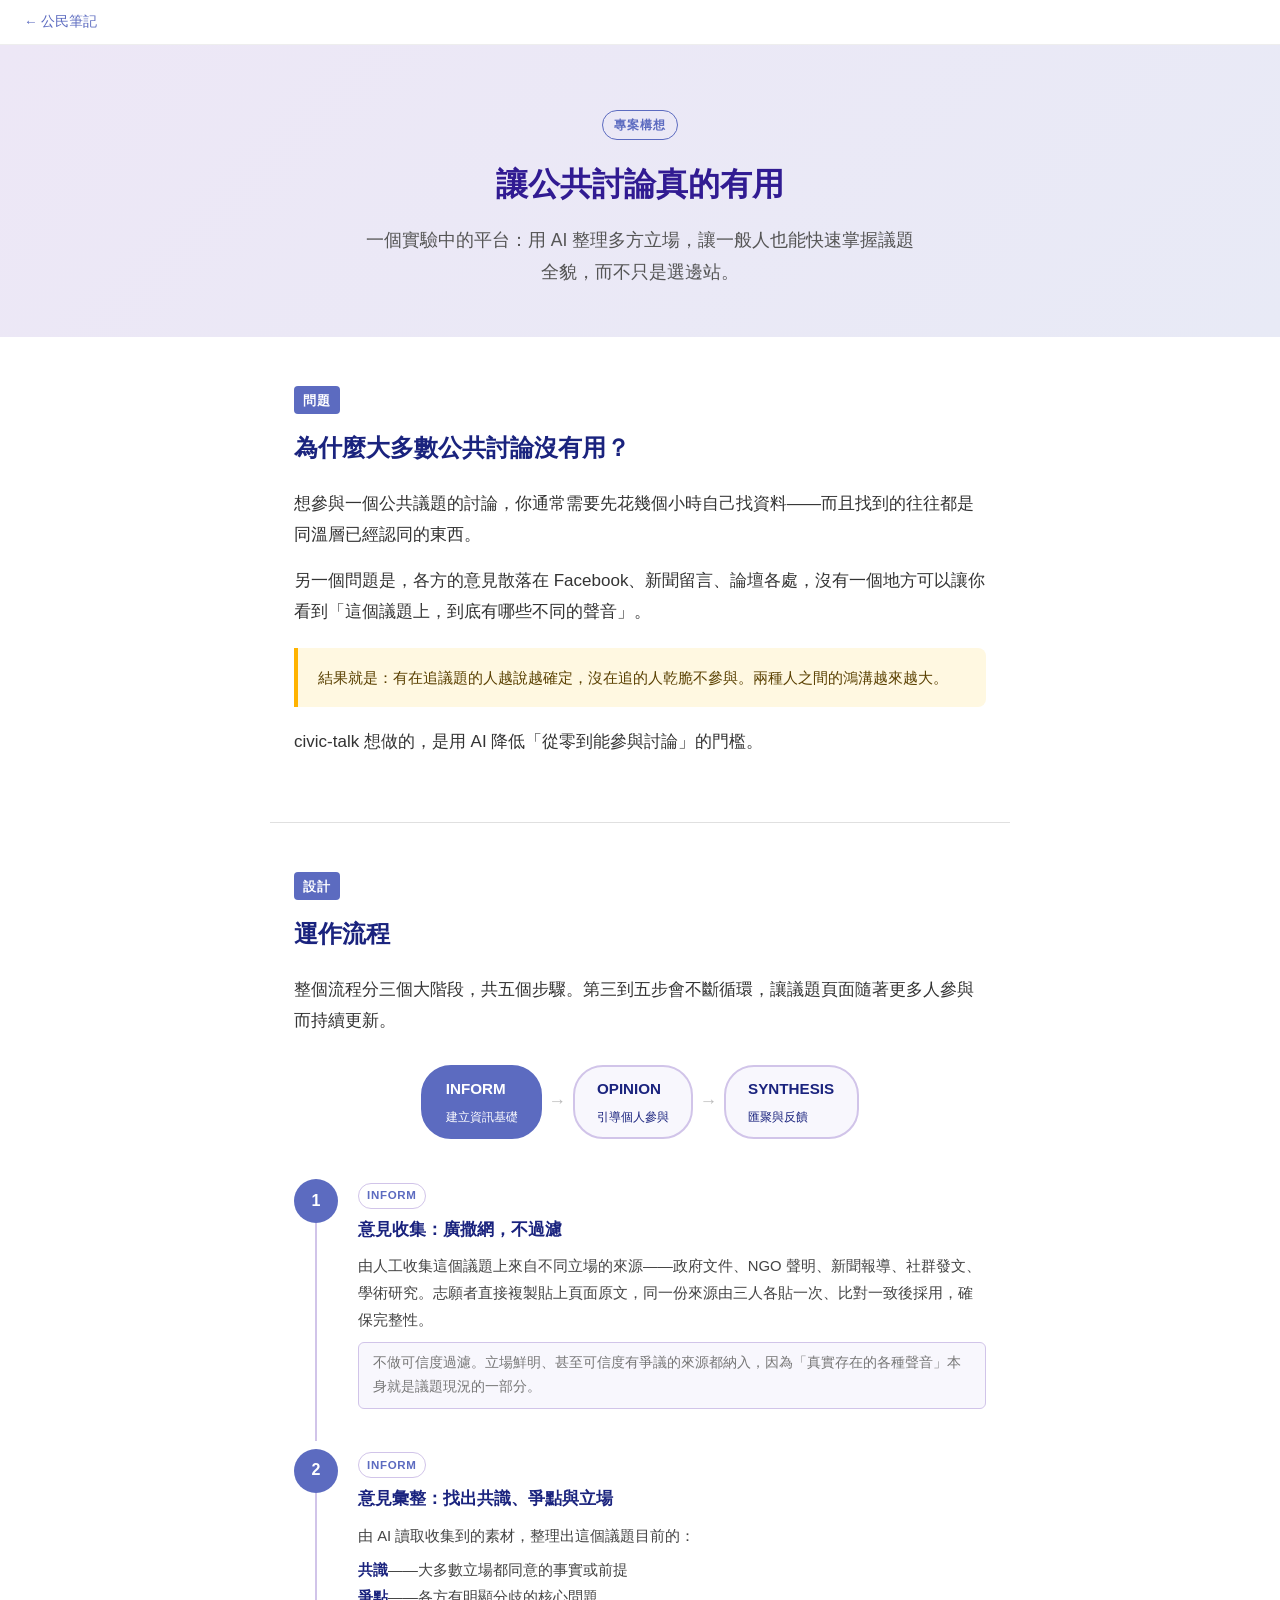
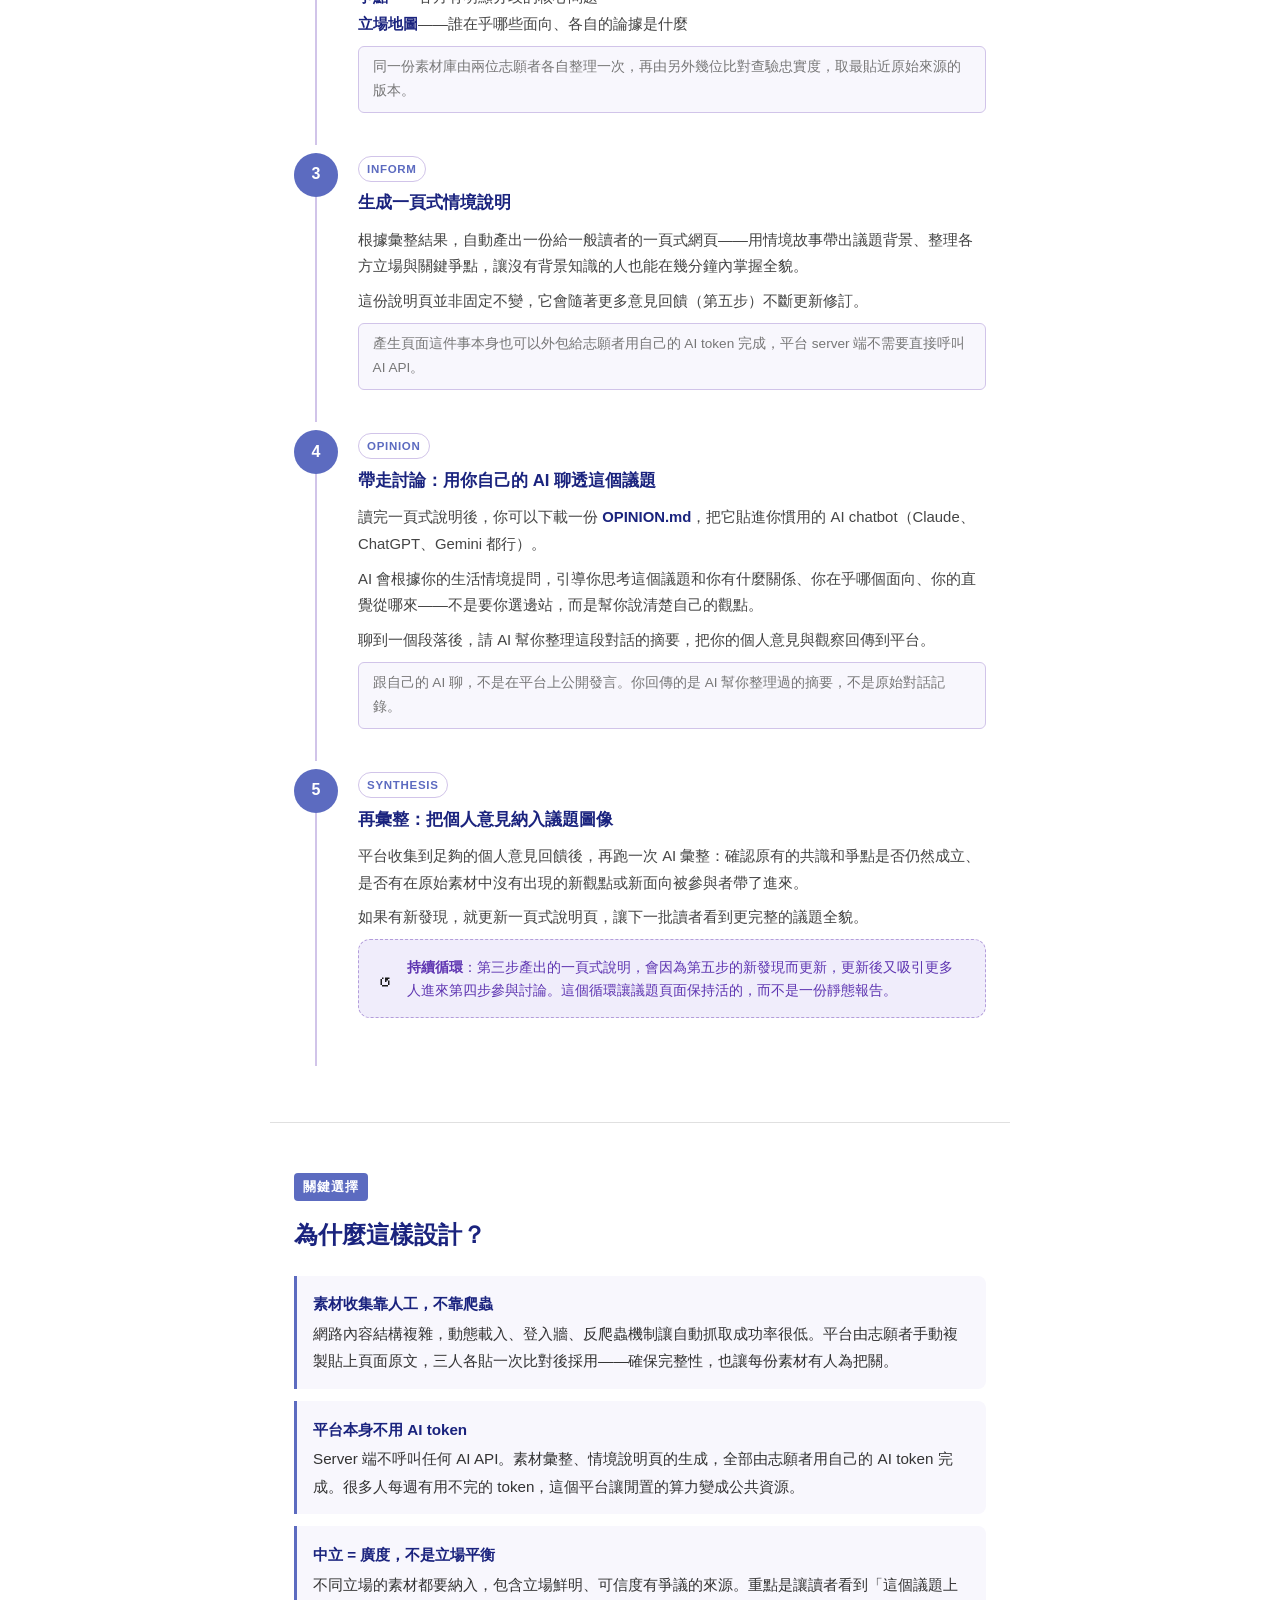
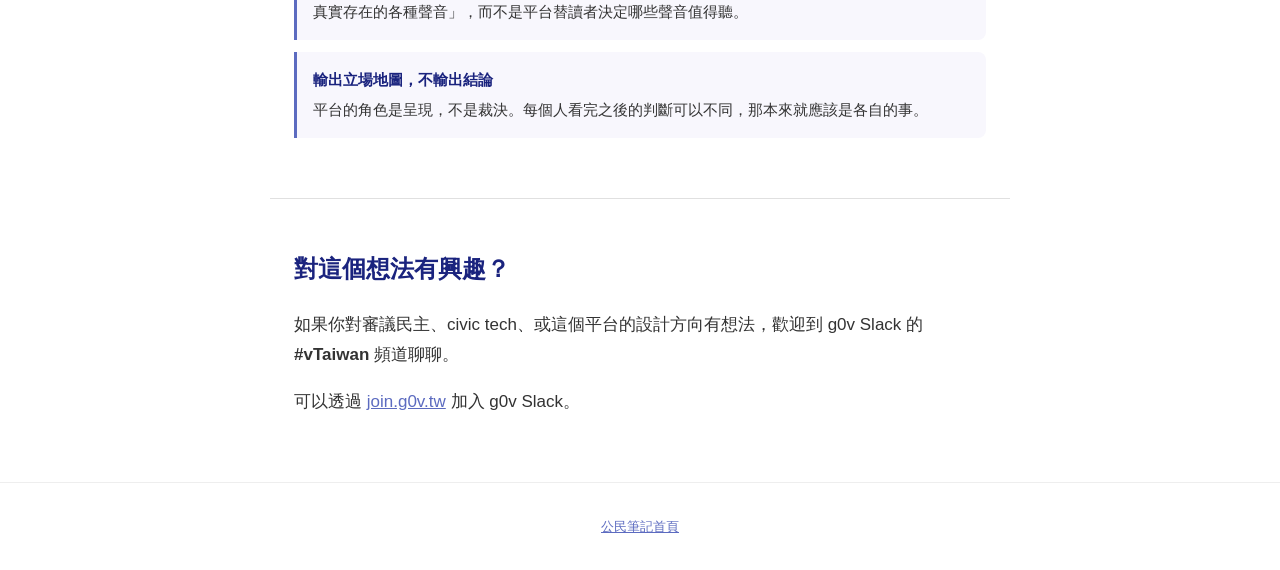
==== commit 87ae8849: "civic-talk: remove status section, add g0v Slack invite Co-Authored-By: Claude Sonnet 4.6 <noreply@a" ====
--- a/civic-talk/index.html
+++ b/civic-talk/index.html
@@ -352,22 +352,17 @@
   </ul>
 </section>
 
+
 <hr class="divider">
 
-<!-- 現況 -->
 <section>
-  <span class="section-label">現況</span>
-  <h2>開發中</h2>
-
-  <div class="status-badge">開發中</div>
-
-  <p>這是一個個人 side project，目前還在早期驗證階段。如果概念可行，會考慮捐給 <a href="https://vtaiwan.tw" style="color:var(--color-primary)">vTaiwan</a> 或 g0v 社群繼續推進。</p>
-
-  <p>有想法或建議，歡迎到 <a href="https://github.com/ronnywang/civic-talk" style="color:var(--color-primary)">GitHub</a> 開 issue 討論。</p>
+  <h2>對這個想法有興趣？</h2>
+  <p>如果你對審議民主、civic tech、或這個平台的設計方向有想法，歡迎到 g0v Slack 的 <strong>#vTaiwan</strong> 頻道聊聊。</p>
+  <p>可以透過 <a href="https://join.g0v.tw" style="color:var(--color-primary)">join.g0v.tw</a> 加入 g0v Slack。</p>
 </section>
 
 <footer>
-  <a href="../">公民筆記首頁</a>　·　<a href="https://github.com/ronnywang/civic-notes">GitHub</a>
+  <a href="../">公民筆記首頁</a>
 </footer>
 
 </body>
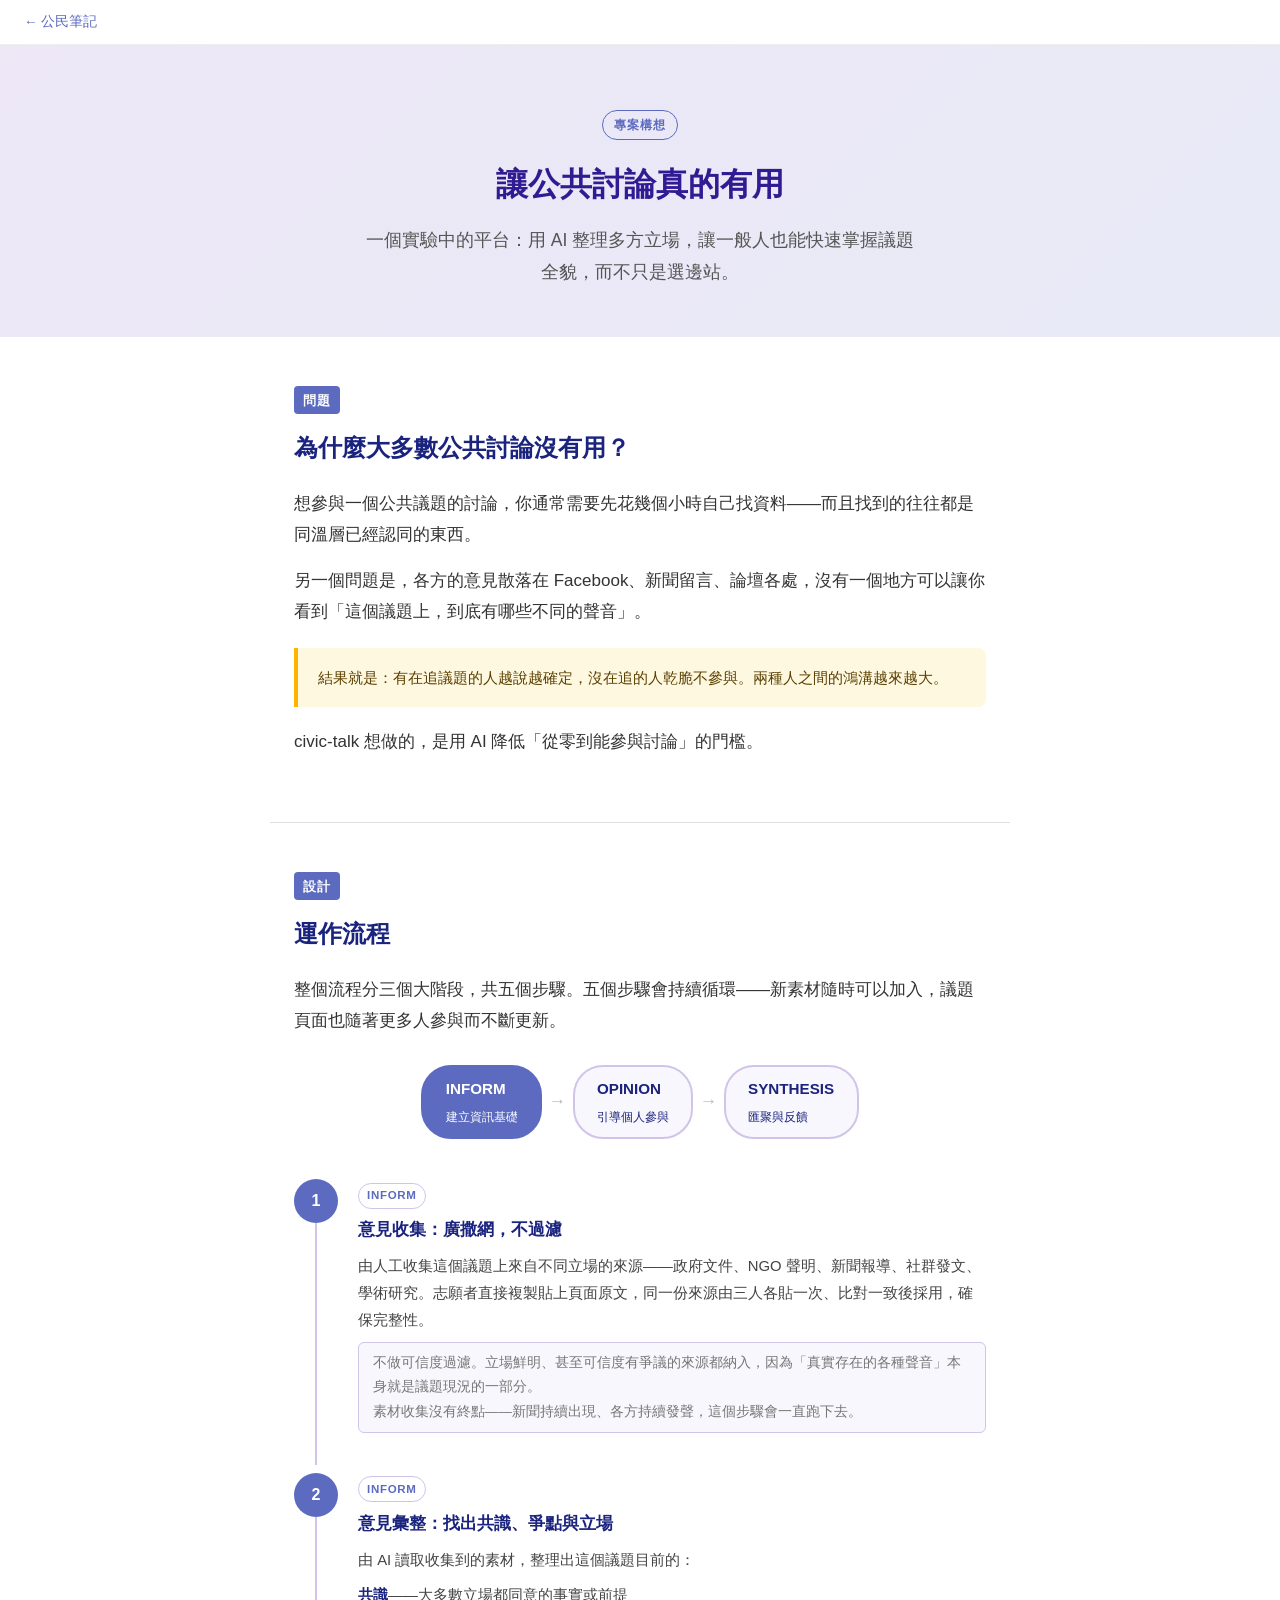
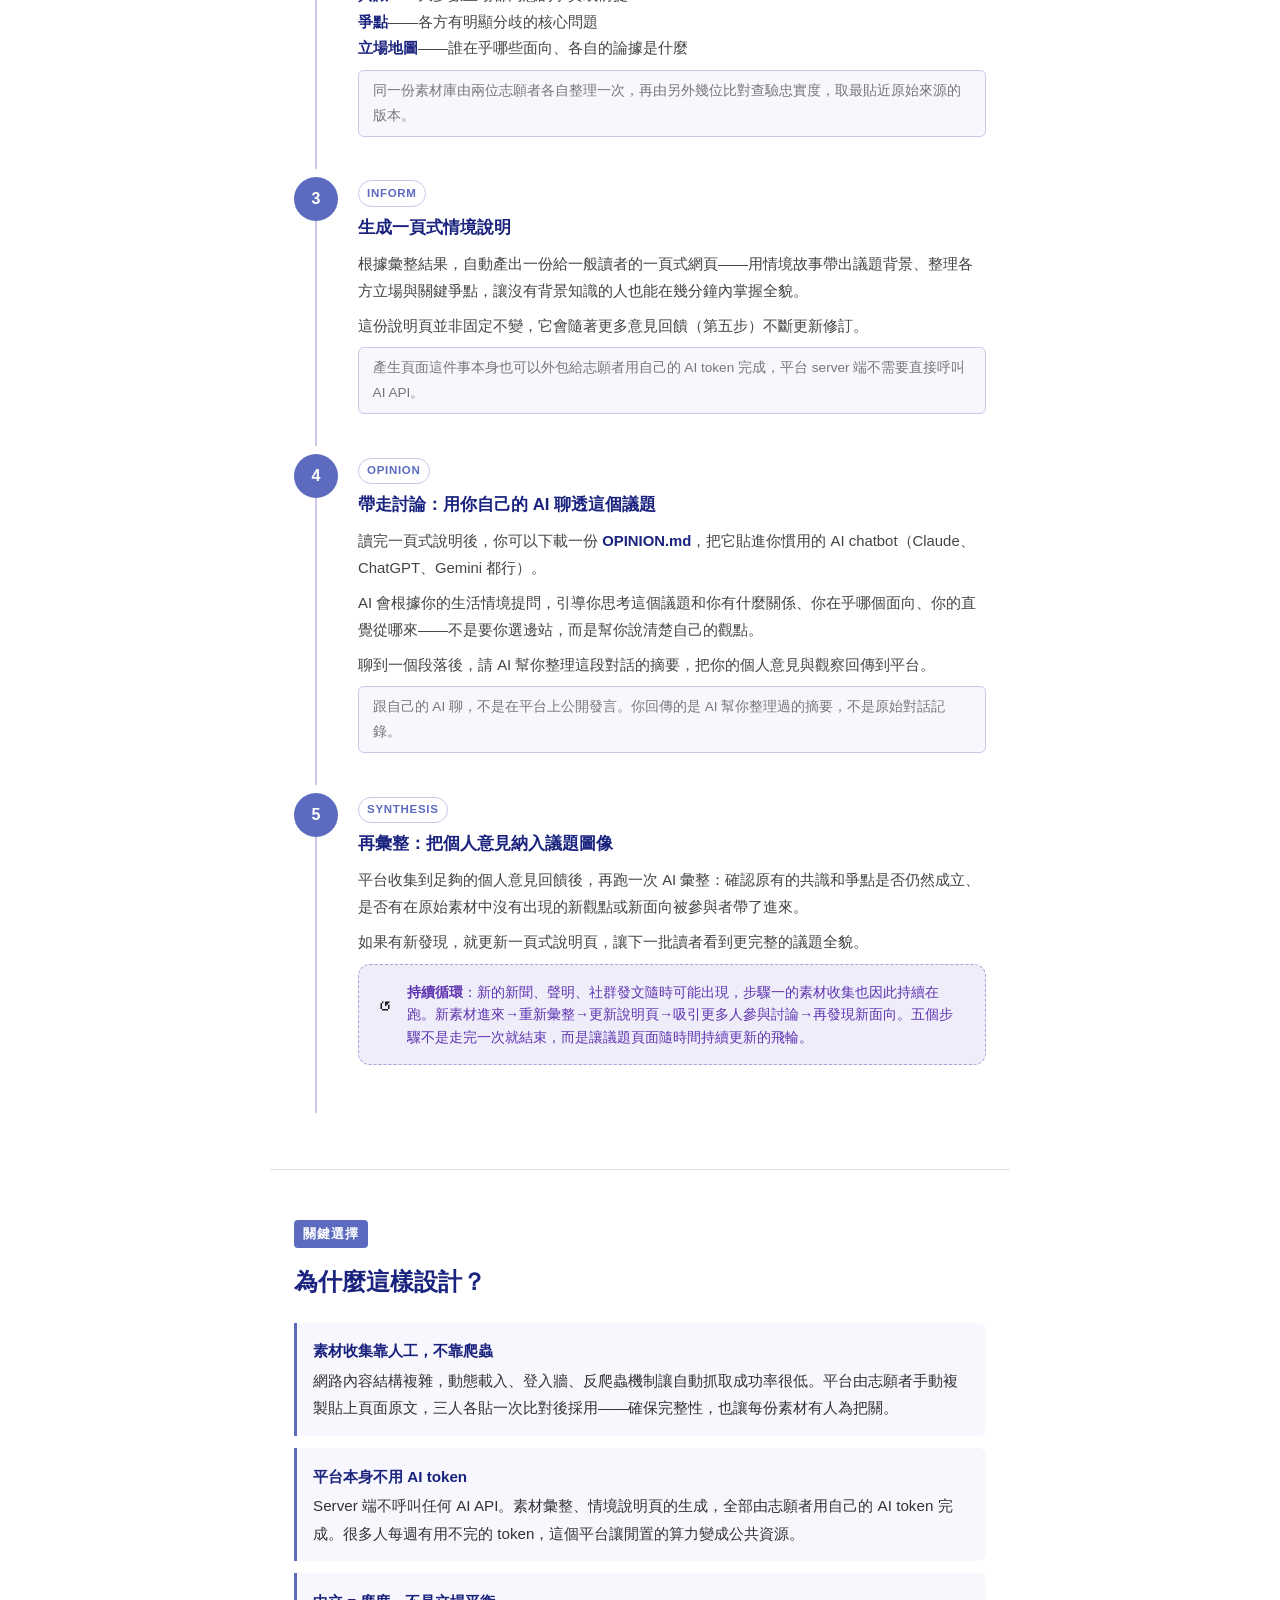
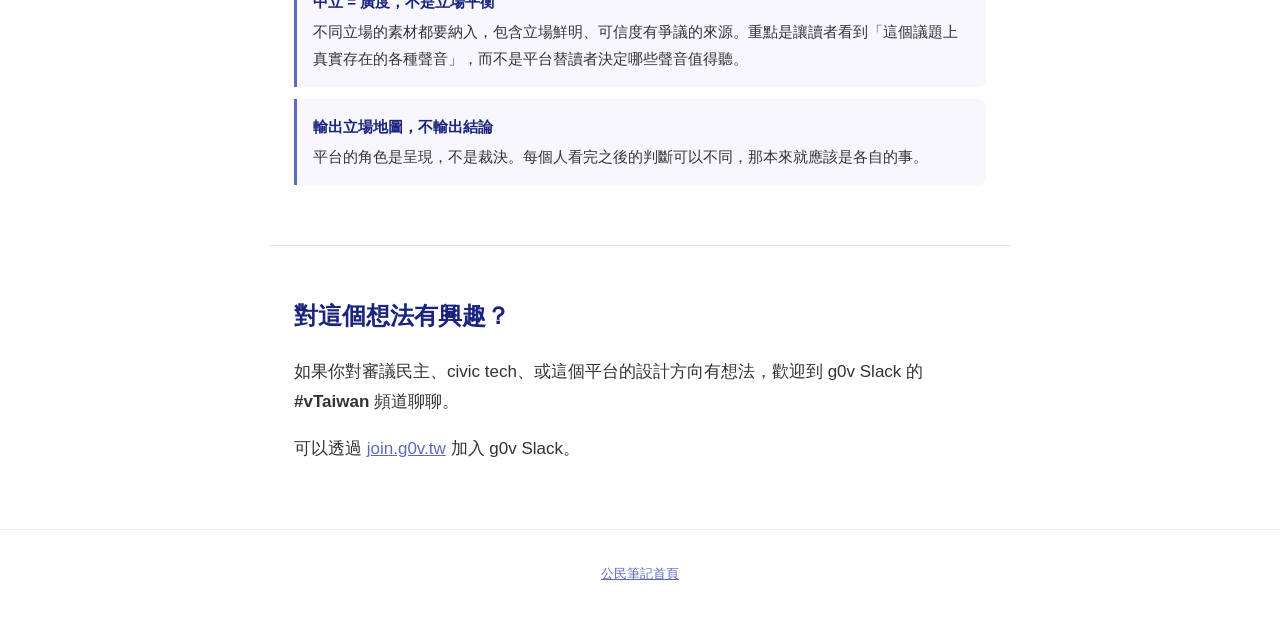
==== commit 0f06c45b: "civic-talk: clarify all 5 steps loop continuously, not just 3-5 Co-Authored-By: Claude Sonnet 4.6 <n" ====
--- a/civic-talk/index.html
+++ b/civic-talk/index.html
@@ -232,7 +232,7 @@
   <span class="section-label">設計</span>
   <h2>運作流程</h2>
 
-  <p>整個流程分三個大階段，共五個步驟。第三到五步會不斷循環，讓議題頁面隨著更多人參與而持續更新。</p>
+  <p>整個流程分三個大階段，共五個步驟。五個步驟會持續循環——新素材隨時可以加入，議題頁面也隨著更多人參與而不斷更新。</p>
 
   <div class="flow-overview">
     <div class="flow-pill active">INFORM<br><span style="font-size:0.72rem;font-weight:400;">建立資訊基礎</span></div>
@@ -253,7 +253,7 @@
         <div class="step-tag">INFORM</div>
         <h3>意見收集：廣撒網，不過濾</h3>
         <p>由人工收集這個議題上來自不同立場的來源——政府文件、NGO 聲明、新聞報導、社群發文、學術研究。志願者直接複製貼上頁面原文，同一份來源由三人各貼一次、比對一致後採用，確保完整性。</p>
-        <div class="step-note">不做可信度過濾。立場鮮明、甚至可信度有爭議的來源都納入，因為「真實存在的各種聲音」本身就是議題現況的一部分。</div>
+        <div class="step-note">不做可信度過濾。立場鮮明、甚至可信度有爭議的來源都納入，因為「真實存在的各種聲音」本身就是議題現況的一部分。<br>素材收集沒有終點——新聞持續出現、各方持續發聲，這個步驟會一直跑下去。</div>
       </div>
     </div>
 
@@ -317,7 +317,7 @@
 
         <div class="loop-box">
           <div class="loop-icon">↺</div>
-          <p><strong>持續循環</strong>：第三步產出的一頁式說明，會因為第五步的新發現而更新，更新後又吸引更多人進來第四步參與討論。這個循環讓議題頁面保持活的，而不是一份靜態報告。</p>
+          <p><strong>持續循環</strong>：新的新聞、聲明、社群發文隨時可能出現，步驟一的素材收集也因此持續在跑。新素材進來→重新彙整→更新說明頁→吸引更多人參與討論→再發現新面向。五個步驟不是走完一次就結束，而是讓議題頁面隨時間持續更新的飛輪。</p>
         </div>
       </div>
     </div>
